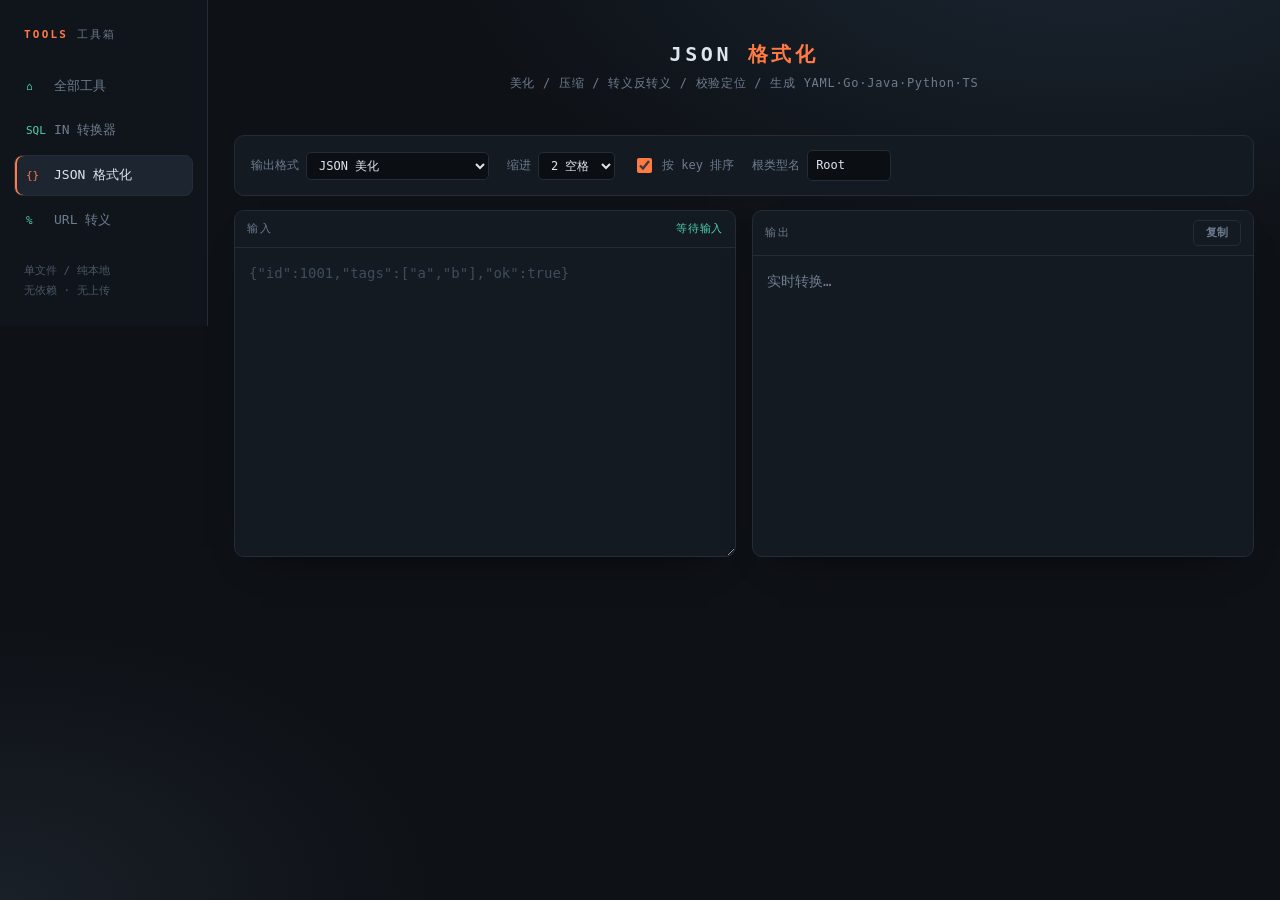
==== json.html @ 32cadf72 "tools: 左侧工具切换栏 + JSON 格式化 + URL 转义" ====
<!doctype html>
<html lang="zh-CN">
<head>
<meta charset="utf-8">
<meta name="viewport" content="width=device-width,initial-scale=1">
<title>JSON 格式化 · Tools</title>
<link rel="stylesheet" href="shell.css">
</head>
<body>
<div class="app">
  <nav class="side">
    <div class="brand"><b>TOOLS</b> 工具箱</div>
    <a href="index.html"><span class="tag">⌂</span>全部工具</a>
    <a href="sql-in.html"><span class="tag">SQL</span>IN 转换器</a>
    <a href="json.html" class="on"><span class="tag">{}</span>JSON 格式化</a>
    <a href="url.html"><span class="tag">%</span>URL 转义</a>
    <div class="foot">单文件 / 纯本地<br>无依赖 · 无上传</div>
  </nav>

  <main>
    <h1>JSON <span>格式化</span></h1>
    <div class="sub">美化 / 压缩 / 转义反转义 / 校验定位 / 生成 YAML·Go·Java·Python·TS</div>

    <div class="bar">
      <label>输出格式
        <select id="mode">
          <option value="pretty">JSON 美化</option>
          <option value="min">JSON 压缩</option>
          <option value="escape">转义为字符串</option>
          <option value="unescape">反转义字符串</option>
          <option value="yaml">YAML</option>
          <option value="go">Go struct</option>
          <option value="java">Java 类</option>
          <option value="python">Python dataclass</option>
          <option value="ts">TypeScript interface</option>
        </select>
      </label>
      <label>缩进
        <select id="indent">
          <option value="2">2 空格</option>
          <option value="4">4 空格</option>
          <option value="tab">Tab</option>
        </select>
      </label>
      <label><input type="checkbox" id="sortkey"> 按 key 排序</label>
      <label>根类型名 <input type="text" id="root" value="Root" size="8"></label>
    </div>

    <div class="wrap">
      <section class="pane">
        <header><span>输入</span><b id="state">等待输入</b></header>
        <textarea id="input" spellcheck="false" placeholder='{"id":1001,"tags":["a","b"],"ok":true}'></textarea>
      </section>
      <section class="pane">
        <header><span>输出</span><button class="ghost" id="copy" style="padding:3px 12px;font-size:11px">复制</button></header>
        <pre class="out" id="output"><em>实时转换…</em></pre>
      </section>
    </div>

    <span class="status" id="status"></span>
  </main>
</div>

<script>
const $ = id => document.getElementById(id);
const input = $('input'), output = $('output'), state = $('state'), status = $('status');

const pad = () => $('indent').value === 'tab' ? '\t' : ' '.repeat(+$('indent').value);
const cap = s => String(s).replace(/[^\w]+(\w)/g, (_, c) => c.toUpperCase()).replace(/^\w/, c => c.toUpperCase()) || 'Item';

/* ---------- 解析 ---------- */
function parse(text) {
  let obj = JSON.parse(text);
  if ($('sortkey').checked) obj = sortDeep(obj);
  return obj;
}
function sortDeep(v) {
  if (Array.isArray(v)) return v.map(sortDeep);
  if (v && typeof v === 'object') {
    const o = {};
    for (const k of Object.keys(v).sort()) o[k] = sortDeep(v[k]);
    return o;
  }
  return v;
}
// 把 "position 37" / "(line 3 column 5)" 变成人能看懂的位置
function locate(text, err) {
  const lineCol = /line (\d+) column (\d+)/.exec(err.message);
  if (lineCol) return `第 ${lineCol[1]} 行 第 ${lineCol[2]} 列`;
  const pos = /position (\d+)/.exec(err.message);
  if (pos) {
    const before = text.slice(0, +pos[1]);
    return `第 ${before.split('\n').length} 行 第 ${pos[1] - before.lastIndexOf('\n')} 列`;
  }
  return '';
}

/* ---------- YAML ---------- */
const yamlScalar = v => {
  if (v === null) return 'null';
  if (typeof v === 'string') {
    const plain = /^[A-Za-z0-9_][\w\-.\/ ]*$/.test(v) && !/^(true|false|null|yes|no|on|off)$/i.test(v);
    return plain ? v : JSON.stringify(v);
  }
  return String(v);
};
const yamlKey = k => /^[A-Za-z_][\w-]*$/.test(k) ? k : JSON.stringify(k);
function yaml(v, p = '') {
  const I = '  ';
  if (Array.isArray(v)) {
    if (!v.length) return '[]';
    return v.map(x => {
      if (x === null || typeof x !== 'object') return p + '- ' + yamlScalar(x);
      const body = yaml(x, p + I).replace(new RegExp('^' + p + I), '');
      return p + '- ' + body;
    }).join('\n');
  }
  if (v && typeof v === 'object') {
    const ks = Object.keys(v);
    if (!ks.length) return '{}';
    return ks.map(k => {
      const x = v[k];
      if (x === null || typeof x !== 'object') return p + yamlKey(k) + ': ' + yamlScalar(x);
      if (!Object.keys(x).length) return p + yamlKey(k) + ': ' + (Array.isArray(x) ? '[]' : '{}');
      return p + yamlKey(k) + ':\n' + yaml(x, p + I);
    }).join('\n');
  }
  return p + yamlScalar(v);
}

/* ---------- Go ---------- */
function goStruct(v, name, nested) {
  const fields = Object.entries(v).map(([k, val]) =>
    `\t${cap(k)} ${goType(val, name + cap(k), nested)} \`json:"${k}"\``);
  return `type ${name} struct {\n${fields.join('\n')}\n}`;
}
function goType(v, name, nested) {
  if (v === null) return 'interface{}';
  if (Array.isArray(v)) return '[]' + (v.length ? goType(v[0], name + 'Item', nested) : 'interface{}');
  if (typeof v === 'object') { nested.push(goStruct(v, name, nested)); return name; }
  if (typeof v === 'number') return Number.isInteger(v) ? 'int64' : 'float64';
  if (typeof v === 'boolean') return 'bool';
  return 'string';
}

/* ---------- Java ---------- */
const jid = s => String(s).replace(/[^\w$]/g, '_');
function javaClass(v, name, nested) {
  const fields = Object.entries(v).map(([k, val]) =>
    `    private ${javaType(val, name + cap(k), nested)} ${jid(k)};`);
  return `public class ${name} {\n${fields.join('\n')}\n}`;
}
function javaType(v, name, nested) {
  if (v === null) return 'Object';
  if (Array.isArray(v)) return 'List<' + (v.length ? javaType(v[0], name + 'Item', nested) : 'Object') + '>';
  if (typeof v === 'object') { nested.push(javaClass(v, name, nested)); return name; }
  if (typeof v === 'number') return Number.isInteger(v) ? 'long' : 'double';
  if (typeof v === 'boolean') return 'boolean';
  return 'String';
}

/* ---------- Python ---------- */
const pid = s => String(s).replace(/[^\w]/g, '_');
function pyClass(v, name, nested) {
  const fields = Object.entries(v).map(([k, val]) =>
    `    ${pid(k)}: ${pyType(val, name + cap(k), nested)}`);
  return `@dataclass\nclass ${name}:\n${fields.join('\n')}`;
}
function pyType(v, name, nested) {
  if (v === null) return 'Any';
  if (Array.isArray(v)) return 'List[' + (v.length ? pyType(v[0], name + 'Item', nested) : 'Any') + ']';
  if (typeof v === 'object') { nested.push(pyClass(v, name, nested)); return name; }
  if (typeof v === 'number') return Number.isInteger(v) ? 'int' : 'float';
  if (typeof v === 'boolean') return 'bool';
  return 'str';
}

/* ---------- TypeScript ---------- */
function tsInterface(v, name, nested) {
  const fields = Object.entries(v).map(([k, val]) =>
    `  ${/^[A-Za-z_$][\w$]*$/.test(k) ? k : JSON.stringify(k)}: ${tsType(val, name + cap(k), nested)};`);
  return `export interface ${name} {\n${fields.join('\n')}\n}`;
}
function tsType(v, name, nested) {
  if (v === null) return 'any';
  if (Array.isArray(v)) return (v.length ? tsType(v[0], name + 'Item', nested) : 'any') + '[]';
  if (typeof v === 'object') { nested.push(tsInterface(v, name, nested)); return name; }
  if (typeof v === 'number') return 'number';
  if (typeof v === 'boolean') return 'boolean';
  return 'string';
}

// 统一：递归生成 [根定义, ...嵌套定义] 的字符串
function typed(make, obj, name) {
  const nested = [];
  const root = make(obj, name, nested);
  return [root, ...nested.reverse()].join('\n\n');
}

/* ---------- 主流程 ---------- */
function render() {
  const raw = input.value;
  status.className = 'status';
  if (!raw.trim()) { state.textContent = '等待输入'; output.innerHTML = '<em>实时转换…</em>'; return; }
  const mode = $('mode').value;

  if (mode === 'unescape') {
    let s = raw.trim();
    try { s = JSON.parse(s); }            // "{\"a\":1}" → {"a":1}
    catch { s = s.replace(/\\(["'\\/bfnrtu])/g, (_, c) => ({ n: '\n', t: '\t', r: '\r', b: '\b', f: '\f' }[c] ?? c)); }
    output.textContent = s;
    state.textContent = s.length + ' 字符';
    return;
  }

  let obj;
  try { obj = parse(raw); }
  catch (e) {
    const at = locate(raw, e);
    state.textContent = '✗ 非法 JSON';
    output.innerHTML = '<em>解析失败，先修输入</em>';
    status.textContent = (at ? at + ' · ' : '') + e.message.replace(/^JSON\.parse: /, '');
    status.classList.add('on', 'err');
    return;
  }

  const name = cap($('root').value.trim() || 'Root');
  const I = pad();
  const map = {
    pretty: () => JSON.stringify(obj, null, I),
    min: () => JSON.stringify(obj),
    escape: () => JSON.stringify(JSON.stringify(obj)),
    yaml: () => yaml(obj),
    go: () => typed(goStruct, obj, name),
    java: () => 'import java.util.List;\n\n' + typed(javaClass, obj, name),
    python: () => 'from dataclasses import dataclass\nfrom typing import Any, List\n\n' + typed(pyClass, obj, name),
    ts: () => typed(tsInterface, obj, name),
  };
  const text = map[mode]();
  output.textContent = text;
  state.textContent = '✓ 合法 JSON';
  status.textContent = '已生成 · ' + text.length + ' 字符';
  status.classList.add('on');
}

input.addEventListener('input', render);
document.querySelectorAll('input,select').forEach(el => el.addEventListener('change', render));

$('copy').addEventListener('click', async () => {
  const text = output.textContent;
  if (!text || text.startsWith('实时转换')) return;
  try { await navigator.clipboard.writeText(text); }
  catch {
    const r = document.createRange(); r.selectNodeContents(output);
    const sel = getSelection(); sel.removeAllRanges(); sel.addRange(r);
    document.execCommand('copy'); sel.removeAllRanges();
  }
  status.className = 'status on';
  status.textContent = '已复制';
});

// 自检：解析 / 定位 / 各生成器
(function selfTest() {
  const ok = (cond, msg, got) => console.assert(cond, msg, got);
  input.value = '{"b":1,"a":[{"x":true}]}';
  $('mode').value = 'pretty'; $('indent').value = '2'; $('sortkey').checked = true; render();
  ok(output.textContent === '{\n  "a": [\n    {\n      "x": true\n    }\n  ],\n  "b": 1\n}', 'pretty+sort', output.textContent);

  $('sortkey').checked = false;
  $('mode').value = 'escape'; render();
  ok(output.textContent === '"{\\"b\\":1,\\"a\\":[{\\"x\\":true}]}"', 'escape', output.textContent);
  input.value = output.textContent; $('mode').value = 'unescape'; render();
  ok(output.textContent === '{"b":1,"a":[{"x":true}]}', 'unescape', output.textContent);

  input.value = '{"id":1001,"price":9.5,"ok":true,"tags":["a"],"owner":{"n":"z"},"nil":null}';
  $('mode').value = 'go'; render();
  ok(output.textContent.includes('type Root struct') && output.textContent.includes('`json:"id"`')
    && output.textContent.includes('int64') && output.textContent.includes('float64')
    && output.textContent.includes('[]string') && output.textContent.includes('type RootOwner struct'), 'go', output.textContent);
  $('mode').value = 'java'; render(); ok(output.textContent.includes('private long id;'), 'java', output.textContent);
  $('mode').value = 'python'; render(); ok(output.textContent.includes('class Root:') && output.textContent.includes('id: int'), 'python', output.textContent);
  $('mode').value = 'ts'; render(); ok(output.textContent.includes('export interface Root') && output.textContent.includes('tags: string[];'), 'ts', output.textContent);
  $('mode').value = 'yaml'; render();
  ok(output.textContent === 'id: 1001\nprice: 9.5\nok: true\ntags:\n  - a\nowner:\n  n: z\nnil: null', 'yaml', output.textContent);

  input.value = '{"a":1,}';
  $('mode').value = 'pretty'; render();
  ok(state.textContent === '✗ 非法 JSON' && status.classList.contains('err') && /^第 \d+ 行 第 \d+ 列/.test(status.textContent), 'error locate', status.textContent);

  input.value = ''; $('sortkey').checked = true; render();
})();
</script>
</body>
</html>
---- shell.css ----
:root{
  --bg:#0e1116; --panel:#141a22; --line:#232c38; --ink:#dde5ef; --dim:#6d7c8f;
  --accent:#ff7a45; --accent2:#4dd4ac; --err:#ff6b6b;
}
*{box-sizing:border-box}
body{
  margin:0; background:
    radial-gradient(1100px 600px at 85% -10%, #1b2733 0%, transparent 60%),
    radial-gradient(800px 500px at 0% 100%, #1a2028 0%, transparent 55%), var(--bg);
  background-attachment:fixed;
  color:var(--ink);
  font:14px/1.6 "Cascadia Code", ui-monospace, Consolas, monospace;
}
a{color:inherit; text-decoration:none}
.app{display:flex; align-items:stretch; min-height:100vh}

/* 左侧工具切换栏 */
.side{
  flex:0 0 208px; position:sticky; top:0; max-height:100vh; align-self:flex-start;
  padding:26px 14px; display:flex; flex-direction:column; gap:4px;
  border-right:1px solid var(--line); background:rgba(18,23,30,.6);
}
.brand{font-size:11px; letter-spacing:.2em; text-transform:uppercase; color:var(--dim); padding:0 10px 18px}
.brand b{color:var(--accent); font-weight:600}
.side a{padding:9px 11px; border-radius:8px; color:var(--dim); font-size:13px; border:1px solid transparent; transition:.15s; white-space:nowrap}
.side a:hover{color:var(--ink); background:#1a222c}
.side a.on{color:var(--ink); background:#1c2530; border-color:var(--line); box-shadow:inset 2px 0 0 var(--accent)}
.side a .tag{display:inline-block; min-width:28px; color:var(--accent2); font-size:11px}
.side a.on .tag{color:var(--accent)}
.side .foot{margin-top:auto; padding:16px 10px 0; color:#4a5866; font-size:11px; line-height:1.8}

/* 主区 */
main{flex:1; min-width:0; padding:38px 26px 60px; display:flex; flex-direction:column; align-items:center}
h1{font-size:20px; letter-spacing:.18em; text-transform:uppercase; margin:0 0 4px; font-weight:600}
h1 span{color:var(--accent)}
.sub{color:var(--dim); font-size:12px; letter-spacing:.06em; margin-bottom:24px; text-align:center}

.wrap{width:100%; max-width:1180px; display:grid; grid-template-columns:1fr 1fr; gap:16px}
@media(max-width:900px){.wrap{grid-template-columns:1fr}}
.pane{
  background:var(--panel); border:1px solid var(--line); border-radius:10px;
  display:flex; flex-direction:column; overflow:hidden;
  box-shadow:0 18px 40px -28px #000;
}
.pane header{
  padding:9px 12px; border-bottom:1px solid var(--line);
  font-size:11px; letter-spacing:.14em; text-transform:uppercase; color:var(--dim);
  display:flex; justify-content:space-between; align-items:center; gap:10px;
}
.pane header b{color:var(--accent2); font-weight:500; letter-spacing:.06em}
textarea{
  flex:1; min-height:300px; resize:vertical; border:0; outline:0; padding:14px;
  background:transparent; color:var(--ink); font:inherit; line-height:1.7; tab-size:2;
}
textarea::placeholder{color:#3f4c5c}
.out{white-space:pre-wrap; word-break:break-all; padding:14px; min-height:300px; margin:0; overflow:auto; flex:1}
.out em{color:var(--dim); font-style:normal}

.bar{
  display:flex; flex-wrap:wrap; gap:10px 18px; align-items:center;
  margin:18px 0 14px; padding:14px 16px; width:100%; max-width:1180px;
  background:var(--panel); border:1px solid var(--line); border-radius:10px;
}
label{display:flex; align-items:center; gap:7px; color:var(--dim); font-size:12px; cursor:pointer; user-select:none}
select,input[type=text]{
  background:#0b0f14; color:var(--ink); border:1px solid var(--line); border-radius:5px;
  padding:5px 8px; font:inherit; font-size:12px; outline:0;
}
select:focus,input[type=text]:focus{border-color:var(--accent)}
input[type=checkbox]{accent-color:var(--accent); width:15px; height:15px}
button{
  background:var(--accent); color:#12070a; border:0; border-radius:5px;
  padding:7px 16px; font:inherit; font-weight:600; cursor:pointer;
  transition:filter .15s, transform .1s;
}
button:hover{filter:brightness(1.12)}
button:active{transform:translateY(1px)}
button.ghost{background:transparent; color:var(--dim); border:1px solid var(--line)}
button.ghost:hover{color:var(--ink); border-color:var(--accent)}

.status{color:var(--accent2); font-size:12px; opacity:0; transition:opacity .25s; min-height:18px; margin-top:12px}
.status.on{opacity:1}
.err{color:var(--err)}

/* 首页卡片 */
.grid{width:100%; max-width:1180px; display:grid; grid-template-columns:repeat(auto-fill,minmax(280px,1fr)); gap:16px}
.card{
  background:var(--panel); border:1px solid var(--line); border-radius:10px;
  padding:18px; transition:.16s; display:flex; flex-direction:column; gap:8px;
}
.card:hover{border-color:var(--accent); transform:translateY(-2px)}
.card .k{color:var(--accent); font-size:11px; letter-spacing:.16em}
.card .t{font-size:15px; font-weight:600}
.card .d{font-size:12px; color:var(--dim); line-height:1.8}

@media(max-width:760px){
  .app{flex-direction:column}
  .side{
    position:static; flex:none; width:100%; max-height:none; flex-direction:row;
    flex-wrap:wrap; align-items:center; gap:6px; padding:12px;
    border-right:0; border-bottom:1px solid var(--line);
  }
  .brand{padding:0 8px 0 4px}
  .side .foot{display:none}
  main{padding:24px 14px 40px}
}
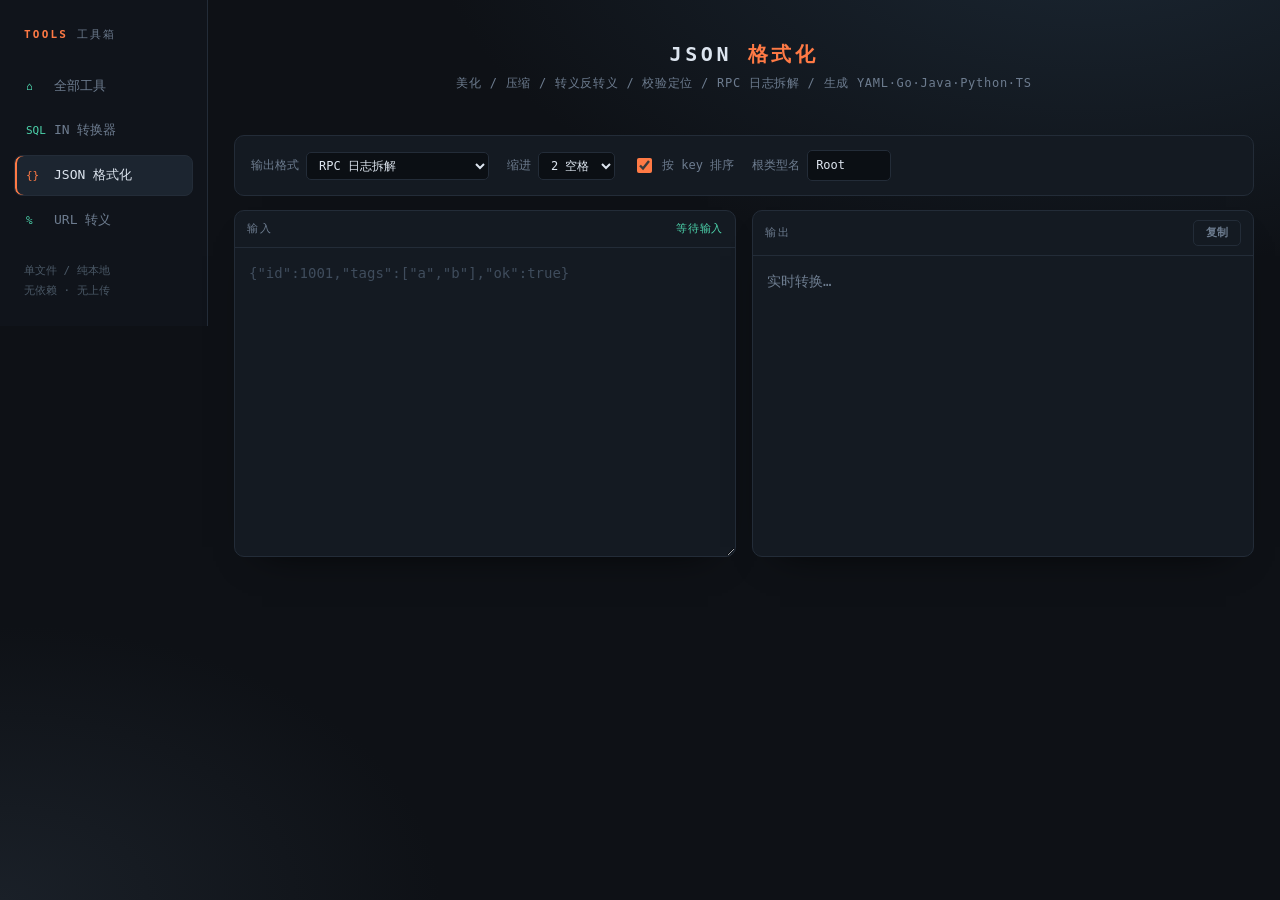
==== commit 40936eaa: "json: 新增 RPC 日志拆解模式（Tmall 网关 request/response）" ====
--- a/json.html
+++ b/json.html
@@ -19,7 +19,7 @@
 
   <main>
     <h1>JSON <span>格式化</span></h1>
-    <div class="sub">美化 / 压缩 / 转义反转义 / 校验定位 / 生成 YAML·Go·Java·Python·TS</div>
+    <div class="sub">美化 / 压缩 / 转义反转义 / 校验定位 / RPC 日志拆解 / 生成 YAML·Go·Java·Python·TS</div>
 
     <div class="bar">
       <label>输出格式
@@ -28,6 +28,7 @@
           <option value="min">JSON 压缩</option>
           <option value="escape">转义为字符串</option>
           <option value="unescape">反转义字符串</option>
+          <option value="rpc">RPC 日志拆解</option>
           <option value="yaml">YAML</option>
           <option value="go">Go struct</option>
           <option value="java">Java 类</option>
@@ -95,6 +96,73 @@
   return '';
 }
 
+/* ---------- RPC 日志（Tmall / neuron 网关风格） ----------
+   请求Tmall.method(X).request({...}).response({...}).error(<nil>).latency(276ms)
+   整行不是 JSON，拆出 request / response 两段再各自 parse。 */
+const RPC_HEAD = /^\s*请求?\s*([A-Za-z_][\w.]*)\(([^()]*)\)/;
+
+// 从 start 处的 { 或 [ 起，按配平取出一整段 JSON 文本（字符串里的括号不算）
+function balanced(text, start) {
+  const open = text[start], close = open === '{' ? '}' : ']';
+  let depth = 0, inStr = false, q = '', esc = false;
+  for (let i = start; i < text.length; i++) {
+    const c = text[i];
+    if (inStr) {
+      if (esc) esc = false;
+      else if (c === '\\') esc = true;
+      else if (c === q) inStr = false;
+      continue;
+    }
+    if (c === '"') { inStr = true; q = c; continue; }
+    if (c === open) depth++;
+    else if (c === close && !--depth) return text.slice(start, i + 1);
+  }
+  return null;
+}
+
+function rpcParts(text) {
+  if (!/\.request\s*\(/.test(text) || !/\.response\s*\(/.test(text)) return null;
+  const head = RPC_HEAD.exec(text);
+  if (!head) return null;
+
+  const argAt = marker => {                       // 取 marker 后紧跟的那段 JSON 参数
+    const i = text.indexOf(marker);
+    if (i < 0) return null;
+    let j = i + marker.length;
+    while (j < text.length && /\s/.test(text[j])) j++;
+    if (text[j] !== '{' && text[j] !== '[') return null;   // 参数不是 JSON
+    return balanced(text, j);
+  };
+
+  const resRaw = argAt('.response(');
+  if (!resRaw) return null;
+  const reqRaw = argAt('.request(');
+  const response = JSON.parse(resRaw);
+  const request = reqRaw ? JSON.parse(reqRaw) : null;
+  const pick = re => (re.exec(text) || [])[1];
+
+  return {
+    service: head[1], arg: head[2], request, response,
+    error: pick(/\.error\(([^)]*)\)/),
+    latency: pick(/\.latency\(([^)]*)\)/),
+    // 生成器/YAML 等模式默认针对 response.body（业务数据），没有就退到 response
+    root: (response && response.body && typeof response.body === 'object') ? response.body : response,
+  };
+}
+
+function rpcReport(p, I) {
+  const meta = [];
+  if (p.response.statusCode != null) meta.push('statusCode ' + p.response.statusCode);
+  if (p.response.body && p.response.body.requestId) meta.push('requestId ' + p.response.body.requestId);
+  if (p.latency) meta.push('latency ' + p.latency);
+  if (p.error != null) meta.push('error ' + p.error);
+  const L = ['# ' + p.service + '(' + p.arg + ')'];
+  if (meta.length) L.push(meta.join('  ·  '));
+  if (p.request) L.push('', '## request', JSON.stringify(p.request, null, I));
+  L.push('', '## response', JSON.stringify(p.response, null, I));
+  return L.join('\n');
+}
+
 /* ---------- YAML ---------- */
 const yamlScalar = v => {
   if (v === null) return 'null';
@@ -213,15 +281,22 @@
     return;
   }
 
-  let obj;
+  // RPC 日志（请求Tmall.x().request(..).response(..)）：拆包后喂给下面所有模式
+  // 生成器 / YAML 默认针对 response.body，是最常用的业务数据
+  let obj, rpcInfo = null;
   try { obj = parse(raw); }
   catch (e) {
-    const at = locate(raw, e);
-    state.textContent = '✗ 非法 JSON';
-    output.innerHTML = '<em>解析失败，先修输入</em>';
-    status.textContent = (at ? at + ' · ' : '') + e.message.replace(/^JSON\.parse: /, '');
-    status.classList.add('on', 'err');
-    return;
+    rpcInfo = rpcParts(raw);                    // 不是 JSON 就试试 RPC 日志
+    if (!rpcInfo) {
+      state.textContent = '✗ 无法解析';
+      output.innerHTML = '<em>既不是 JSON，也不是 RPC 日志</em>';
+      status.textContent = (locate(raw, e) || '') + (locate(raw, e) ? ' · ' : '')
+        + e.message.replace(/^JSON\.parse: /, '');
+      status.classList.add('on', 'err');
+      return;
+    }
+    obj = rpcInfo.root;
+    if ($('sortkey').checked) obj = sortDeep(obj);
   }
 
   const name = cap($('root').value.trim() || 'Root');
@@ -236,9 +311,9 @@
     python: () => 'from dataclasses import dataclass\nfrom typing import Any, List\n\n' + typed(pyClass, obj, name),
     ts: () => typed(tsInterface, obj, name),
   };
-  const text = map[mode]();
+  const text = mode === 'rpc' ? rpcReport(rpcInfo || { service: '(普通 JSON)', arg: '', request: null, response: obj, error: null, latency: null }, I) : map[mode]();
   output.textContent = text;
-  state.textContent = '✓ 合法 JSON';
+  state.textContent = rpcInfo ? '✓ RPC 日志' : '✓ 合法 JSON';
   status.textContent = '已生成 · ' + text.length + ' 字符';
   status.classList.add('on');
 }
@@ -285,7 +360,36 @@
 
   input.value = '{"a":1,}';
   $('mode').value = 'pretty'; render();
-  ok(state.textContent === '✗ 非法 JSON' && status.classList.contains('err') && /^第 \d+ 行 第 \d+ 列/.test(status.textContent), 'error locate', status.textContent);
+  ok(state.textContent === '✗ 无法解析' && status.classList.contains('err') && /^第 \d+ 行 第 \d+ 列/.test(status.textContent), 'error locate', status.textContent);
+
+  // RPC 日志：真实 Tmall 网关格式（含嵌套括号、转义引号、<nil>）
+  const RPC = '请求Tmall.method(ListSelectionProductSaleInfos).request({"body":{"divisionCode":"441901","productIds":["763604494735802368","891197557832925184"],"purchaserId":"PID2200006282"}}).response({"headers":{"server":"istio-envoy"},"statusCode":200,"body":{"productSaleInfos":[{"canSell":false,"fuzzyQuantity":"无货","productId":"891197557832925184","skus":[{"price":2499,"title":"东方树叶(茉莉) \\"mini\\""}],"quantity":-1}],"requestId":"01A12A7D"}}).error(<nil>).latency(276ms)';
+
+  input.value = RPC; $('mode').value = 'rpc'; $('sortkey').checked = false; render();
+  ok(state.textContent === '✓ RPC 日志', 'rpc detected', state.textContent);
+  ok(output.textContent.includes('# Tmall.method(ListSelectionProductSaleInfos)'), 'rpc head', output.textContent.slice(0, 120));
+  ok(output.textContent.includes('statusCode 200') && output.textContent.includes('requestId 01A12A7D')
+    && output.textContent.includes('latency 276ms') && output.textContent.includes('error <nil>'), 'rpc meta', output.textContent.slice(0, 200));
+  ok(output.textContent.includes('## request') && output.textContent.includes('## response'), 'rpc sections', '');
+  ok(output.textContent.includes('PID2200006282') && output.textContent.includes('东方树叶(茉莉) \\"mini\\"'), 'rpc body intact', '');
+
+  // 同一个日志：生成器模式自动作用在 response.body 上
+  input.value = RPC;
+  $('mode').value = 'pretty'; render();
+  ok(!output.textContent.includes('"headers"') && output.textContent.includes('productSaleInfos'), 'rpc->pretty uses body', output.textContent.slice(0, 80));
+  $('mode').value = 'go'; render();
+  ok(output.textContent.includes('type Root struct') && output.textContent.includes('ProductSaleInfos []'), 'rpc->go', output.textContent.slice(0, 200));
+  $('mode').value = 'yaml'; render();
+  ok(output.textContent.startsWith('productSaleInfos:'), 'rpc->yaml', output.textContent.slice(0, 60));
+
+  // 括号配平不受字符串里的括号干扰
+  input.value = '请求Tmall.m(X).request({"a":"}{)("}).response({"b":1}).error(<nil>).latency(9ms)';
+  $('mode').value = 'rpc'; render();
+  ok(state.textContent === '✓ RPC 日志' && output.textContent.includes('"a": "}{)("'), 'brace-in-string', output.textContent.slice(0, 200));
+
+  // RPC 模式下粘普通 JSON：不报错，输出单段 response
+  input.value = '{"a":1}'; $('mode').value = 'rpc'; render();
+  ok(state.textContent === '✓ 合法 JSON' && output.textContent.includes('## response') && output.textContent.includes('"a": 1'), 'rpc mode on plain json', output.textContent.slice(0, 120));
 
   input.value = ''; $('sortkey').checked = true; render();
 })();
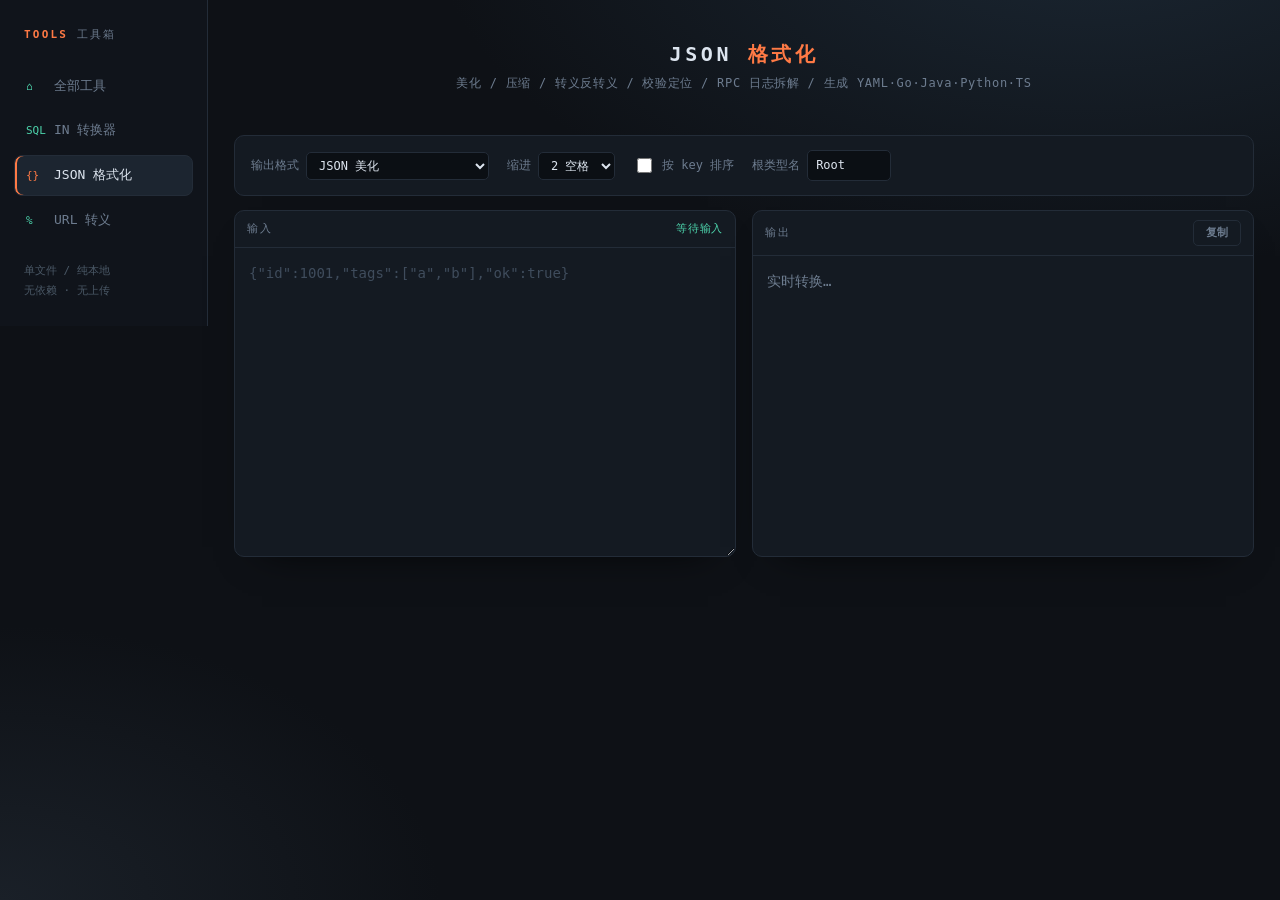
==== commit b98f0685: "url: 默认模式改为 encodeURI；两页自检跑完还原首屏控件状态" ====
--- a/json.html
+++ b/json.html
@@ -392,6 +392,11 @@
   ok(state.textContent === '✓ 合法 JSON' && output.textContent.includes('## response') && output.textContent.includes('"a": 1'), 'rpc mode on plain json', output.textContent.slice(0, 120));
 
   input.value = ''; $('sortkey').checked = true; render();
+
+  // 还原首屏状态：自检来回改了控件，不还原的话用户打开页面看到的是被改过的默认值
+  $('mode').value = 'pretty'; $('indent').value = '2'; $('sortkey').checked = false;
+  $('root').value = 'Root'; input.value = ''; render();
+  ok($('mode').value === 'pretty' && !$('sortkey').checked, 'defaults restored after self-test', $('mode').value);
 })();
 </script>
 </body>
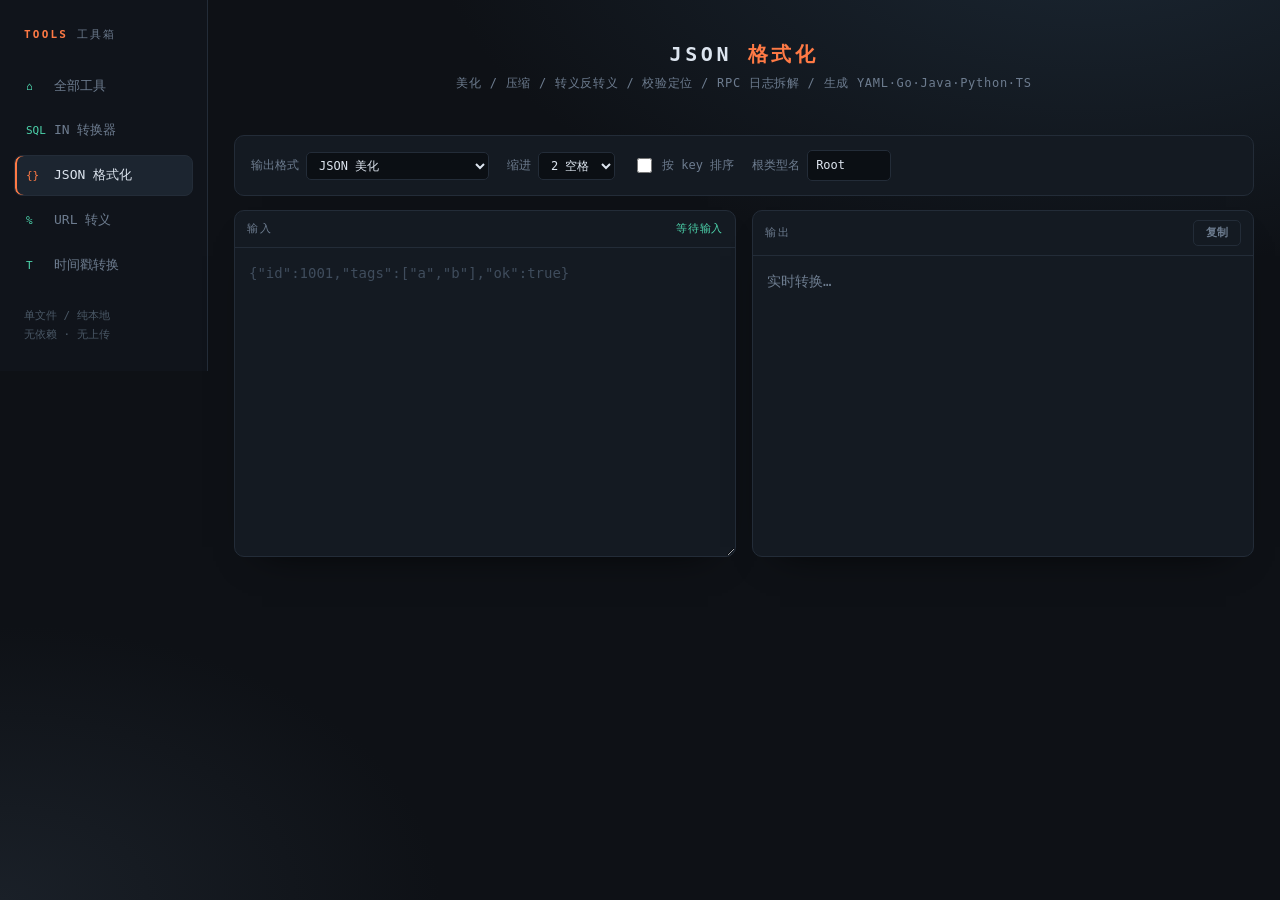
==== commit 659d748d: "tools: add timestamp converter with timezone and seconds/milliseconds" ====
--- a/json.html
+++ b/json.html
@@ -14,6 +14,7 @@
     <a href="sql-in.html"><span class="tag">SQL</span>IN 转换器</a>
     <a href="json.html" class="on"><span class="tag">{}</span>JSON 格式化</a>
     <a href="url.html"><span class="tag">%</span>URL 转义</a>
+    <a href="timestamp.html"><span class="tag">T</span>时间戳转换</a>
     <div class="foot">单文件 / 纯本地<br>无依赖 · 无上传</div>
   </nav>
 
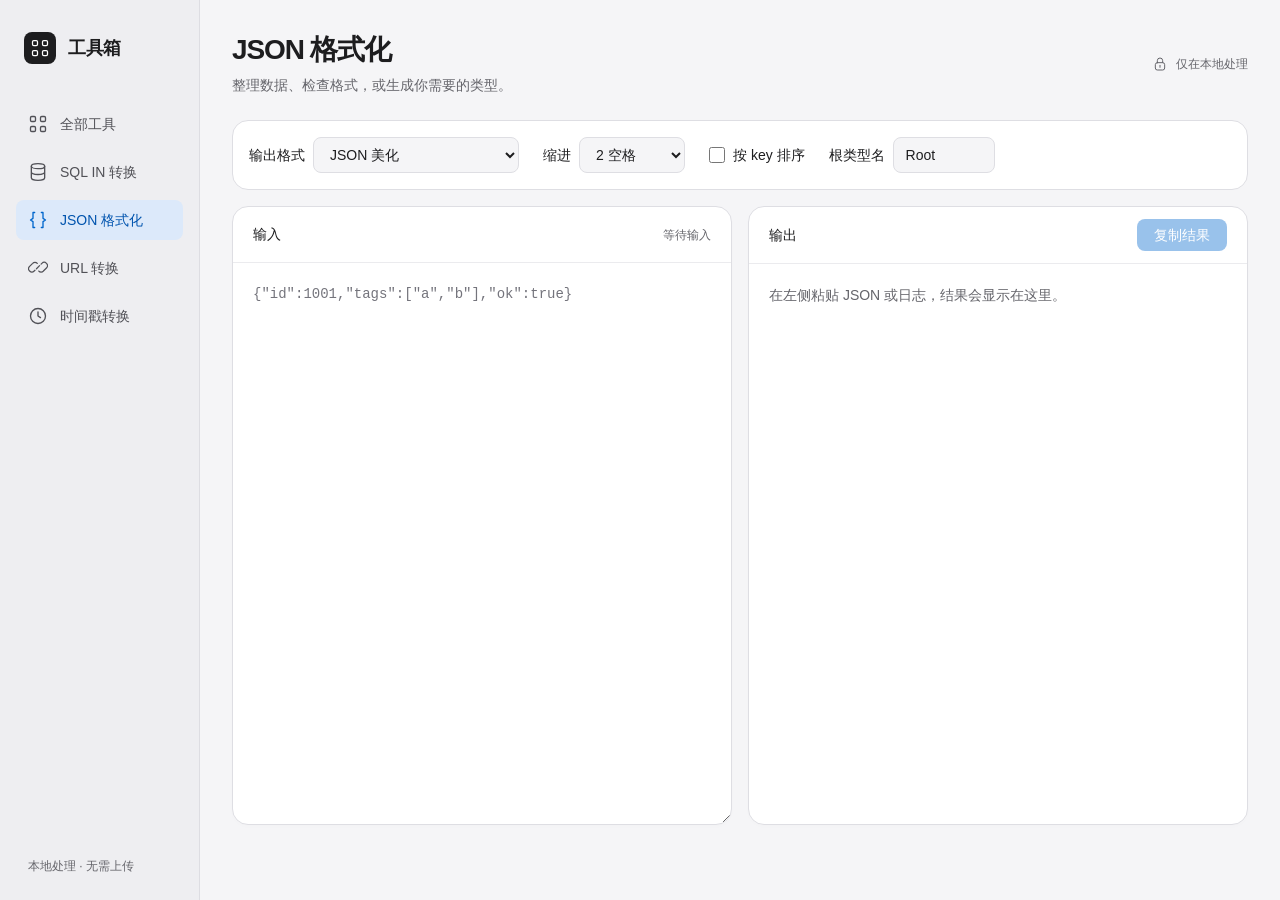
==== commit c4a56b83: "Unify tools with Apple-style UI and visible conversion settings" ====
--- a/json.html
+++ b/json.html
@@ -5,36 +5,38 @@
 <meta name="viewport" content="width=device-width,initial-scale=1">
 <title>JSON 格式化 · Tools</title>
 <link rel="stylesheet" href="shell.css">
+<link rel="stylesheet" href="apple.css">
 </head>
-<body>
+<body class="json-page">
 <div class="app">
-  <nav class="side">
-    <div class="brand"><b>TOOLS</b> 工具箱</div>
-    <a href="index.html"><span class="tag">⌂</span>全部工具</a>
-    <a href="sql-in.html"><span class="tag">SQL</span>IN 转换器</a>
-    <a href="json.html" class="on"><span class="tag">{}</span>JSON 格式化</a>
-    <a href="url.html"><span class="tag">%</span>URL 转义</a>
-    <a href="timestamp.html"><span class="tag">T</span>时间戳转换</a>
-    <div class="foot">单文件 / 纯本地<br>无依赖 · 无上传</div>
+  <nav class="side" aria-label="工具导航">
+    <div class="brand"><span class="brand-mark" aria-hidden="true"><svg viewBox="0 0 24 24" fill="none" stroke="currentColor" stroke-width="1.5"><rect x="3" y="3" width="6" height="6" rx="1.5"/><rect x="15" y="3" width="6" height="6" rx="1.5"/><rect x="3" y="15" width="6" height="6" rx="1.5"/><rect x="15" y="15" width="6" height="6" rx="1.5"/></svg></span>工具箱</div>
+    <div class="nav-links">
+    <a href="index.html"><span class="tag" aria-hidden="true"><svg viewBox="0 0 24 24"><rect x="3" y="3" width="6" height="6" rx="1.5"/><rect x="15" y="3" width="6" height="6" rx="1.5"/><rect x="3" y="15" width="6" height="6" rx="1.5"/><rect x="15" y="15" width="6" height="6" rx="1.5"/></svg></span>全部工具</a>
+    <a href="sql-in.html"><span class="tag" aria-hidden="true"><svg viewBox="0 0 24 24"><ellipse cx="12" cy="5" rx="8" ry="3"/><path d="M4 5v14c0 4 16 4 16 0V5M4 12c0 4 16 4 16 0"/></svg></span>SQL IN 转换</a>
+    <a href="json.html" class="on" aria-current="page"><span class="tag" aria-hidden="true"><svg viewBox="0 0 24 24"><path d="M8 3H6v7l-3 2 3 2v7h2M16 3h2v7l3 2-3 2v7h-2"/></svg></span>JSON 格式化</a>
+    <a href="url.html"><span class="tag" aria-hidden="true"><svg viewBox="0 0 24 24"><path d="m10 14 4-4M8 16l-1 1a4 4 0 0 1-6-6l4-4a4 4 0 0 1 6 0M16 8l1-1a4 4 0 0 1 6 6l-4 4a4 4 0 0 1-6 0" transform="translate(1 0) scale(.92)"/></svg></span>URL 转换</a>
+    <a href="timestamp.html"><span class="tag" aria-hidden="true"><svg viewBox="0 0 24 24"><circle cx="12" cy="12" r="9"/><path d="M12 7v5l3 2"/></svg></span>时间戳转换</a>
+    </div>
+    <div class="foot">本地处理 · 无需上传</div>
   </nav>
 
   <main>
-    <h1>JSON <span>格式化</span></h1>
-    <div class="sub">美化 / 压缩 / 转义反转义 / 校验定位 / RPC 日志拆解 / 生成 YAML·Go·Java·Python·TS</div>
+    <div class="page-heading"><div><h1>JSON 格式化</h1><p class="sub">整理数据、检查格式，或生成你需要的类型。</p></div><span class="local-badge"><svg viewBox="0 0 24 24" aria-hidden="true"><rect x="5" y="10" width="14" height="11" rx="3"/><path d="M8 10V7a4 4 0 0 1 8 0v3M12 14v3"/></svg>仅在本地处理</span></div>
 
     <div class="bar">
       <label>输出格式
         <select id="mode">
-          <option value="pretty">JSON 美化</option>
+          <optgroup label="JSON 与日志"><option value="pretty">JSON 美化</option>
           <option value="min">JSON 压缩</option>
           <option value="escape">转义为字符串</option>
           <option value="unescape">反转义字符串</option>
           <option value="rpc">RPC 日志拆解</option>
-          <option value="yaml">YAML</option>
+          </optgroup><optgroup label="生成格式与类型"><option value="yaml">YAML</option>
           <option value="go">Go struct</option>
           <option value="java">Java 类</option>
           <option value="python">Python dataclass</option>
-          <option value="ts">TypeScript interface</option>
+          <option value="ts">TypeScript interface</option></optgroup>
         </select>
       </label>
       <label>缩进
@@ -51,15 +53,15 @@
     <div class="wrap">
       <section class="pane">
         <header><span>输入</span><b id="state">等待输入</b></header>
-        <textarea id="input" spellcheck="false" placeholder='{"id":1001,"tags":["a","b"],"ok":true}'></textarea>
+        <textarea aria-label="输入 JSON 或 RPC 日志" id="input" spellcheck="false" placeholder='{"id":1001,"tags":["a","b"],"ok":true}'></textarea>
       </section>
       <section class="pane">
-        <header><span>输出</span><button class="ghost" id="copy" style="padding:3px 12px;font-size:11px">复制</button></header>
-        <pre class="out" id="output"><em>实时转换…</em></pre>
+        <header><span>输出</span><button class="primary-copy" id="copy" disabled title="输入有效内容后可复制">复制结果</button></header>
+        <pre class="out" id="output" tabindex="0" aria-label="JSON 转换结果"><em>实时转换…</em></pre>
       </section>
     </div>
 
-    <span class="status" id="status"></span>
+    <span class="status" id="status" role="status" aria-live="polite"></span>
   </main>
 </div>
 
@@ -270,7 +272,10 @@
 function render() {
   const raw = input.value;
   status.className = 'status';
-  if (!raw.trim()) { state.textContent = '等待输入'; output.innerHTML = '<em>实时转换…</em>'; return; }
+  $('copy').disabled = true;
+  $('copy').textContent = '复制结果';
+  $('copy').title = '输入有效内容后可复制';
+  if (!raw.trim()) { state.textContent = '等待输入'; output.innerHTML = '<em>在左侧粘贴 JSON 或日志，结果会显示在这里。</em>'; return; }
   const mode = $('mode').value;
 
   if (mode === 'unescape') {
@@ -278,6 +283,8 @@
     try { s = JSON.parse(s); }            // "{\"a\":1}" → {"a":1}
     catch { s = s.replace(/\\(["'\\/bfnrtu])/g, (_, c) => ({ n: '\n', t: '\t', r: '\r', b: '\b', f: '\f' }[c] ?? c)); }
     output.textContent = s;
+    $('copy').disabled = false;
+    $('copy').title = '复制完整结果';
     state.textContent = s.length + ' 字符';
     return;
   }
@@ -314,6 +321,8 @@
   };
   const text = mode === 'rpc' ? rpcReport(rpcInfo || { service: '(普通 JSON)', arg: '', request: null, response: obj, error: null, latency: null }, I) : map[mode]();
   output.textContent = text;
+  $('copy').disabled = false;
+  $('copy').title = '复制完整结果';
   state.textContent = rpcInfo ? '✓ RPC 日志' : '✓ 合法 JSON';
   status.textContent = '已生成 · ' + text.length + ' 字符';
   status.classList.add('on');
@@ -324,7 +333,7 @@
 
 $('copy').addEventListener('click', async () => {
   const text = output.textContent;
-  if (!text || text.startsWith('实时转换')) return;
+  if ($('copy').disabled) return;
   try { await navigator.clipboard.writeText(text); }
   catch {
     const r = document.createRange(); r.selectNodeContents(output);
--- a/apple.css
+++ b/apple.css
@@ -0,0 +1,133 @@
+/* Shared local preview skin. No external fonts or assets. */
+:root{
+  color-scheme:light;
+  --bg:#f5f5f7;--panel:#fff;--line:#dedee3;--ink:#1d1d1f;--dim:#65656b;
+  --accent:#0066cc;--accent2:var(--accent);--err:#b42318;
+  --mono:ui-monospace,"SFMono-Regular",Consolas,"Liberation Mono","PingFang SC","Microsoft YaHei UI",monospace;
+}
+body{background:var(--bg);font:14px/1.5 -apple-system,BlinkMacSystemFont,"Segoe UI","PingFang SC","Microsoft YaHei",sans-serif}
+.app{min-height:100dvh}
+.side{flex:0 0 200px;height:100dvh;max-height:none;padding:32px 16px 24px;gap:8px;background:#eeeef1;border-color:#dddde2}
+.brand{display:flex;align-items:center;gap:12px;padding:0 8px 32px;font-size:18px;font-weight:600;letter-spacing:-.02em;color:var(--ink);text-transform:none}
+.brand-mark{display:grid;place-items:center;width:32px;height:32px;background:var(--ink);color:white;border-radius:8px}
+.brand-mark svg{width:20px;height:20px}
+.side a{display:flex;align-items:center;gap:12px;min-height:40px;padding:8px 12px;border:0;border-radius:8px;font-size:14px;font-weight:500;color:#515157;transition:opacity .15s ease-out}
+.side a:hover{background:#e3e3e8;color:var(--ink)}
+.side a.on{background:#dce9fa;color:#0054ae;box-shadow:none}
+.side a:active{opacity:.7}
+.nav-links{display:flex;flex-direction:column;gap:8px}
+.side a .tag{display:flex;align-items:center;min-width:20px;width:20px;height:20px;color:inherit}
+.tag svg{width:20px;height:20px;fill:none;stroke:currentColor;stroke-width:1.6;stroke-linecap:round;stroke-linejoin:round}
+.side .foot{padding:24px 12px 0;font-size:12px;line-height:1.7;color:var(--dim)}
+main{width:100%;max-width:1328px;margin:0 auto;padding:32px;gap:16px;align-items:stretch}
+.page-heading{display:flex;justify-content:space-between;align-items:center;gap:24px;min-height:64px;margin-bottom:8px}
+h1{font-size:28px;line-height:1.25;font-weight:600;letter-spacing:-.04em;text-transform:none;margin:0 0 8px}
+h1 span{color:inherit}
+.sub{margin:0;font-size:14px;letter-spacing:0;color:var(--dim);text-align:left;line-height:1.5}
+.local-badge{display:inline-flex;align-items:center;gap:8px;font-size:12px;color:var(--dim);white-space:nowrap}
+.local-badge svg{width:16px;height:16px;fill:none;stroke:currentColor;stroke-width:1.5;stroke-linecap:round;stroke-linejoin:round}
+.bar,.source,.results,.q,.options,.notice,.wrap{width:100%;max-width:none}
+.bar{margin:0;padding:16px;background:var(--panel);border:1px solid var(--line);border-radius:16px;gap:16px 24px}
+label{min-height:32px;gap:8px;font-size:14px;color:var(--ink);font-weight:400}
+input[type=checkbox]{width:16px;height:16px;margin:0;accent-color:var(--accent)}
+select{font:inherit;color:var(--ink);background:#f5f5f7;min-height:36px;padding:4px 32px 4px 12px;border:1px solid var(--line);border-radius:8px;max-width:100%}
+input[type=text]{font:inherit;color:var(--ink);background:#f5f5f7;min-height:36px;padding:4px 12px;border:1px solid var(--line);border-radius:8px;max-width:100%}
+select:disabled{opacity:.5;cursor:not-allowed}
+.quote-options{display:flex;align-items:center;gap:12px;color:var(--dim)}
+.segments{display:flex;padding:4px;gap:4px;background:#ededf0;border-radius:8px}
+.segments label{position:relative;min-width:80px;justify-content:center;min-height:32px;padding:4px 12px;border-radius:4px;color:#515157;cursor:pointer}
+.segments label:hover{color:var(--ink)}
+.segments label:has(:checked){background:white;color:var(--ink);box-shadow:0 1px 3px #00000014;font-weight:500}
+.segments input{position:absolute;opacity:0;width:1px;height:1px}
+.segments label:has(:focus-visible){outline:2px solid var(--accent);outline-offset:2px}
+.segments label:active{opacity:.7}
+.sql-settings{display:flex;flex-direction:column;align-items:stretch;gap:12px}
+.settings-row{display:flex;align-items:center;flex-wrap:wrap;gap:8px 24px}
+.settings-row + .settings-row{border-top:1px solid #ebebee;padding-top:12px}
+.settings-row label{flex-wrap:wrap}
+summary{min-height:36px;line-height:36px;color:var(--dim);font-size:14px;cursor:pointer}
+summary:hover{color:var(--ink)}summary:active{opacity:.7}
+.wrap{gap:16px;grid-template-columns:repeat(2,minmax(0,1fr))}
+.pane{min-width:0;border:1px solid var(--line);border-radius:16px;background:var(--panel);box-shadow:0 2px 4px #00000003;overflow:hidden}
+.pane header{min-height:56px;padding:12px 20px;gap:12px;border-bottom:1px solid #ebebee;color:var(--ink);font-size:14px;font-weight:500;letter-spacing:0;text-transform:none}
+.pane header h2{font:inherit;margin:0;font-weight:600}
+.pane header b,.pane header #state{color:var(--dim);font-size:12px;font-weight:400;letter-spacing:0}
+.pane header #state.err{color:var(--err)}
+textarea,.out{padding:20px;font:14px/1.7 var(--mono);color:var(--ink);tab-size:2;min-width:0}
+textarea{resize:vertical;background:transparent;border:0}
+textarea::placeholder{color:#74747c;opacity:1}
+.out{white-space:pre-wrap;overflow-wrap:anywhere;word-break:break-word;margin:0;overflow:auto}
+.out em{font-family:-apple-system,BlinkMacSystemFont,"Segoe UI","Microsoft YaHei",sans-serif;font-style:normal;color:var(--dim)}
+.sql-page .wrap textarea,.sql-page .wrap .out{height:clamp(200px,calc(100dvh - 380px),560px);min-height:200px;flex:none}
+.json-page .wrap textarea,.json-page .wrap .out,.time-page .wrap textarea,.time-page .wrap .out{height:clamp(240px,calc(100dvh - 340px),560px);min-height:240px;flex:none}
+.note{margin:0;color:var(--dim);font-size:12px;line-height:1.6}
+.home-page .grid{display:grid;grid-template-columns:repeat(2,minmax(0,1fr));gap:20px;width:100%;max-width:none}
+.tool-card{display:flex;flex-direction:column;gap:16px;min-height:224px;padding:24px;border:1px solid var(--line);border-radius:16px;background:var(--panel);transition:transform .15s ease-out}
+.tool-card:hover{border-color:#aacbee;transform:translateY(-2px)}
+.tool-card:active{transform:translateY(0)}
+.tool-icon{display:grid;place-items:center;width:40px;height:40px;background:#edf4fc;color:var(--accent);border-radius:12px}
+.tool-icon svg{width:24px;height:24px;fill:none;stroke:currentColor;stroke-width:1.6;stroke-linecap:round;stroke-linejoin:round}
+.tool-card h2{margin:0;font-size:18px;font-weight:600;line-height:1.4;letter-spacing:-.02em}
+.tool-card p{margin:0;max-width:36em;color:var(--dim);font-size:14px;line-height:1.6}
+.tool-card .card-action{display:flex;justify-content:space-between;margin-top:auto;color:var(--accent);font-size:14px;font-weight:500}
+button{min-height:32px;min-width:64px;padding:4px 16px;font:500 14px/1.5 -apple-system,BlinkMacSystemFont,"Segoe UI","Microsoft YaHei",sans-serif;border-radius:8px;background:var(--accent);color:white;border:1px solid transparent;transition:opacity .15s ease-out,transform .1s ease-out}
+button:hover{filter:none;opacity:.85}button:active{transform:scale(.98)}
+button.ghost{background:#f0f0f3;color:#303036;border-color:transparent}
+button.ghost:hover{background:#e7e7ec;border-color:transparent;color:var(--ink)}
+button:disabled{opacity:.4;cursor:not-allowed;transform:none;filter:none}
+.primary-copy,#copy-normal{background:var(--accent);color:white}
+#copy-normal:hover{background:#005bb5;color:white}
+:focus-visible{outline:3px solid #0071e36b;outline-offset:3px}
+textarea:focus-visible,.out:focus-visible{outline:2px solid #0071e36b;outline-offset:-4px}
+.status{position:fixed;bottom:24px;left:50%;transform:translateX(-50%);z-index:5;max-width:calc(100vw - 32px);padding:12px 20px;margin:0;min-height:0;pointer-events:none;color:var(--ink);background:#ffffffed;border:1px solid var(--line);box-shadow:0 4px 20px #0000000d;border-radius:12px;font-size:14px;transition:opacity .15s ease-out}
+.status.err,.out.error{color:var(--err)}
+.url-page main{gap:12px;padding:24px 32px}
+.url-page .page-heading{min-height:56px;margin:0}
+.url-page h1{margin-bottom:4px}
+.source textarea{height:64px;min-height:64px;padding:8px 20px;flex:none}
+.source header{min-height:40px;padding:4px 20px}
+.source header label{font-weight:500}
+.utility-row{display:flex;flex-direction:column;align-items:stretch;gap:4px;position:relative}
+.options{min-width:0;border:1px solid var(--line);padding:4px 16px;background:white;border-radius:12px}
+.options summary{min-height:32px;line-height:32px;white-space:nowrap}
+.format-help{border-top:1px solid #ebebee}
+.format-help > summary{font-size:12px}
+.settings{display:flex;flex-wrap:wrap;gap:8px 24px;padding:8px 0}
+.help{display:grid;grid-template-columns:max-content 1fr;gap:8px 16px;margin:0;padding:8px 0;font-size:14px}
+.help dt{font-weight:500}.help dd{margin:0;color:var(--dim)}
+.notice{margin:0;color:var(--dim);font-size:12px;line-height:20px;text-align:left;overflow-wrap:anywhere}
+.results{display:grid;grid-template-columns:repeat(3,minmax(0,1fr));gap:12px}
+.result header{min-height:44px;padding:4px 16px;gap:8px}
+.result header h2{font-size:14px}
+.result:first-child{border-color:#aacbee}
+.result .out{height:96px;min-height:0;padding:12px 16px;flex:none;font-size:14px;line-height:1.6}
+.q{padding:0 16px;border:1px solid var(--line);border-radius:12px;background:#ffffff80}
+.q summary{font-size:12px;overflow-wrap:anywhere}
+#qbody{max-height:240px;overflow:auto;margin-bottom:12px}
+.q table{width:100%;border-collapse:collapse;background:var(--panel);font:14px/1.5 var(--mono)}
+.q th,.q td{padding:8px 16px;border-bottom:1px solid var(--line);text-align:left;overflow-wrap:anywhere}
+.q th{font-family:inherit;color:var(--dim);font-weight:400}.q td:first-child{width:20%}
+@media(min-width:761px) and (max-height:760px){
+  main{padding:24px;gap:12px}.page-heading{min-height:56px;margin-bottom:0}
+  .sql-page .wrap textarea,.sql-page .wrap .out{height:calc(100dvh - 336px)}
+}
+@media(max-width:1199px){.results{grid-template-columns:repeat(2,minmax(0,1fr))}.side{flex-basis:184px}.bar{gap:12px 16px}}
+@media(max-width:900px){.wrap{grid-template-columns:1fr}.sql-page .wrap textarea,.sql-page .wrap .out,.json-page .wrap textarea,.json-page .wrap .out,.time-page .wrap textarea,.time-page .wrap .out{height:240px}}
+@media(max-width:760px){
+  body{font-size:15px}.app{display:block}
+  .side{height:auto;max-height:none;width:100%;position:static;padding:12px 16px;display:flex;flex-direction:row;flex-wrap:wrap;gap:4px;border-right:0;border-bottom:1px solid var(--line)}
+  .brand{width:100%;padding:0 4px 12px;font-size:18px}.side a{font-size:14px;min-height:44px;padding:8px;gap:8px}.side .foot{display:none}
+  .nav-links{flex-direction:row;gap:4px;width:100%;overflow-x:auto;padding:4px 0}.nav-links a{flex-shrink:0}
+  main,.url-page main{padding:24px 16px;gap:16px}.page-heading{align-items:flex-start;gap:12px}.local-badge{display:none}
+  h1{font-size:28px}.sub{font-size:14px}.bar{padding:12px;gap:12px;align-items:flex-start}
+  .quote-options{width:100%;flex-wrap:wrap;gap:8px}.segments{flex:1}.segments label{min-width:0;flex:1;padding:4px 8px}
+  label,button,summary,.options summary{min-height:44px}summary,.options summary{line-height:44px}
+  select,input[type=text]{min-height:44px}.bar label{flex-wrap:wrap;max-width:100%}
+  .home-page .grid{grid-template-columns:1fr;gap:16px}.tool-card{min-height:208px;padding:24px}.tool-card p{font-size:15px}
+  textarea,.out,.result .out,.source textarea{font-size:15px}.pane header{padding:8px 16px;min-height:56px}
+  .source textarea{height:112px}.results{grid-template-columns:1fr}.result .out{height:112px}
+  .result header{flex-wrap:wrap}.utility-row{flex-direction:column;gap:4px}.notice{font-size:12px;line-height:1.5;text-align:left}
+  .help{grid-template-columns:1fr}.help dt{margin-top:8px}.help dd{font-size:15px}
+  .status{bottom:16px}
+}
+@media(prefers-reduced-motion:reduce){*,*::before,*::after{transition:none!important}}
